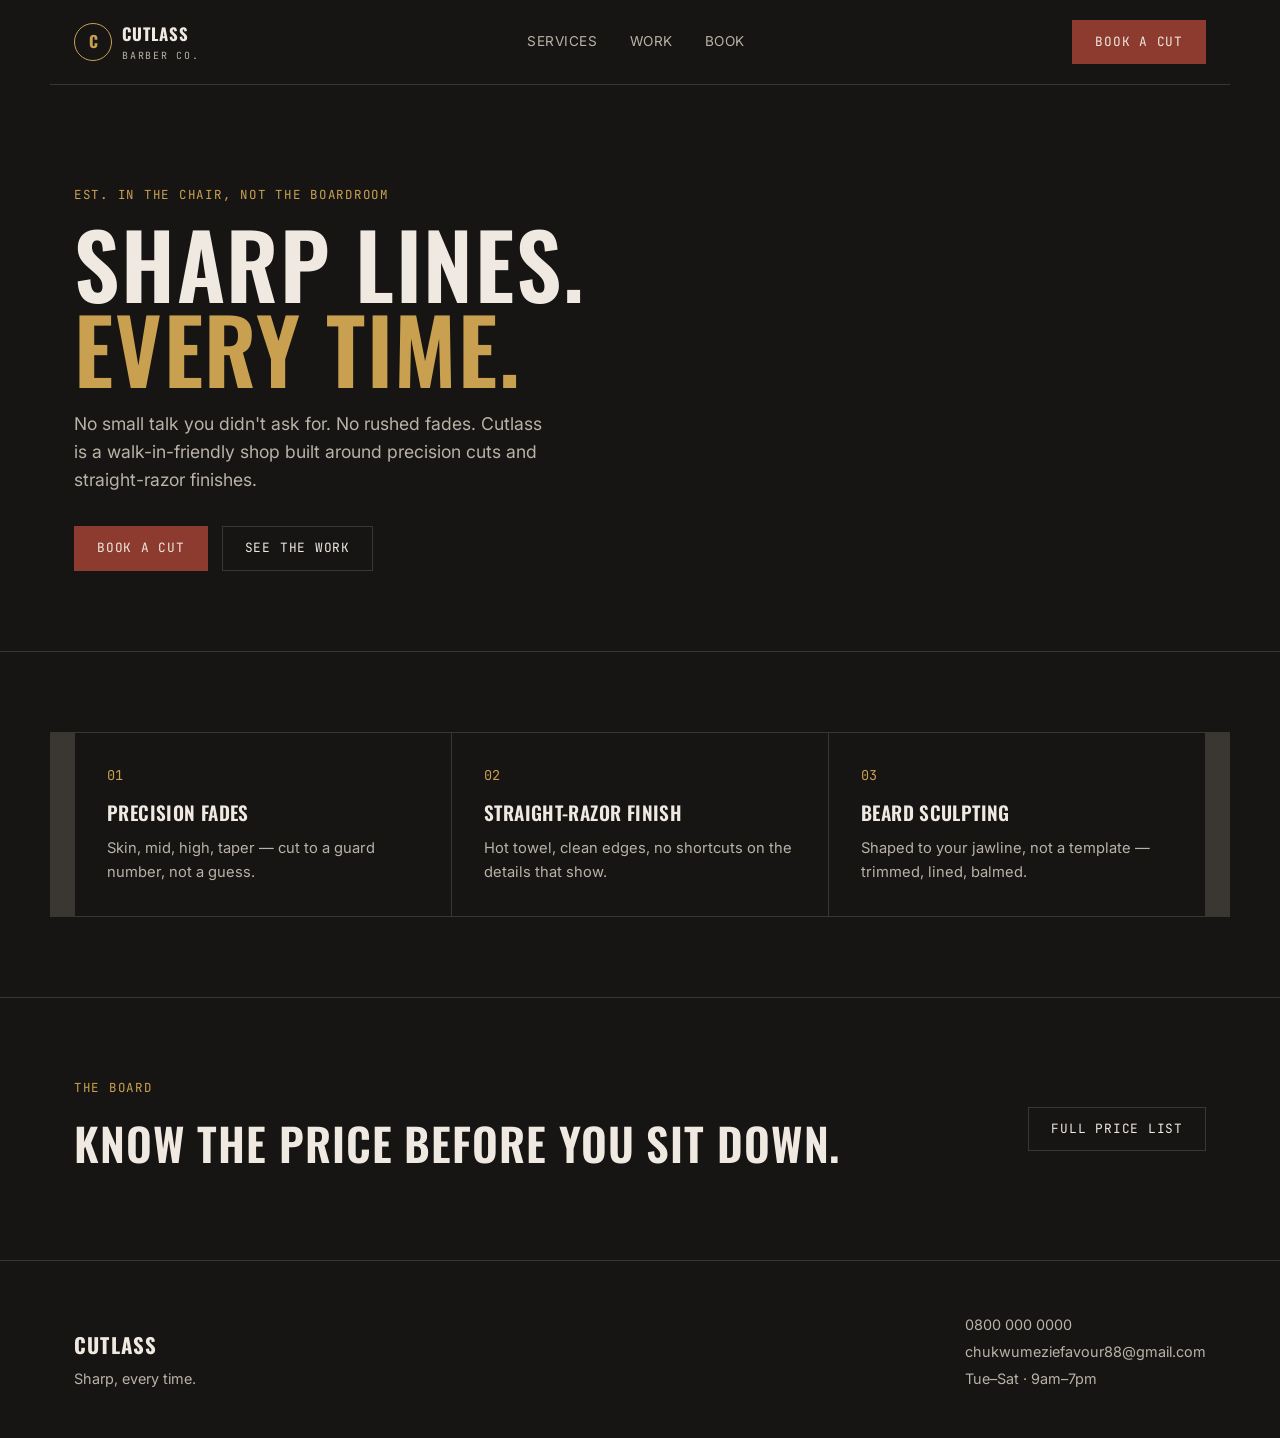
==== index.html @ 044e54a3 "Add files via upload" ====
<!doctype html>
<html lang="en">
<head>
<meta charset="utf-8">
<meta name="viewport" content="width=device-width,initial-scale=1">
<title>Cutlass Barber Co. — Sharp, Every Time</title>
<link rel="stylesheet" href="styles.css">
</head>
<body>

<header class="navbar">
  <a class="brand" href="index.html">
    <div class="brand-mark">C</div>
    <div>
      <div class="brand-name">CUTLASS</div>
      <div class="brand-sub">BARBER CO.</div>
    </div>
  </a>
  <nav class="nav-links">
    <a href="services.html">Services</a>
    <a href="work.html">Work</a>
    <a href="book.html">Book</a>
  </nav>
  <a class="cta-btn" href="book.html">Book a Cut</a>
  <button class="menu-btn" data-menu aria-label="Open menu">☰</button>
</header>
<div class="mobile-menu" data-mobile-menu>
  <button class="close-btn" data-close-menu-btn aria-label="Close menu">✕</button>
  <div class="panel">
    <a data-close-menu href="services.html">Services</a>
    <a data-close-menu href="work.html">Work</a>
    <a data-close-menu href="book.html">Book</a>
    <a data-close-menu class="cta-btn" href="book.html" style="display:inline-block; text-align:center; margin-top:8px;">Book a Cut</a>
  </div>
</div>

<section class="hero">
  <div class="wrap">
    <div class="eyebrow reveal">EST. IN THE CHAIR, NOT THE BOARDROOM</div>
    <h1 class="reveal">Sharp lines.<br><span class="accent">Every time.</span></h1>
    <p class="hero-lead reveal">No small talk you didn't ask for. No rushed fades. Cutlass is a walk-in-friendly shop built around precision cuts and straight-razor finishes.</p>
    <div class="actions reveal">
      <a class="cta-btn" href="book.html">Book a Cut</a>
      <a class="ghost-btn" href="work.html">See the Work</a>
    </div>
  </div>
</section>

<section class="section">
  <div class="wrap grid-3">
    <div class="tile reveal">
      <div class="num">01</div>
      <h3>Precision fades</h3>
      <p>Skin, mid, high, taper — cut to a guard number, not a guess.</p>
    </div>
    <div class="tile reveal">
      <div class="num">02</div>
      <h3>Straight-razor finish</h3>
      <p>Hot towel, clean edges, no shortcuts on the details that show.</p>
    </div>
    <div class="tile reveal">
      <div class="num">03</div>
      <h3>Beard sculpting</h3>
      <p>Shaped to your jawline, not a template — trimmed, lined, balmed.</p>
    </div>
  </div>
</section>

<section class="section">
  <div class="wrap" style="display:flex; justify-content:space-between; align-items:center; flex-wrap:wrap; gap:24px;">
    <div>
      <div class="eyebrow reveal">The board</div>
      <h2 class="section-title reveal">Know the price before you sit down.</h2>
    </div>
    <a class="ghost-btn reveal" href="services.html">Full Price List</a>
  </div>
</section>

<footer class="footer">
  <div class="wrap footer-grid">
    <div>
      <div class="brand-name" style="font-size:1.3rem;">CUTLASS</div>
      <div style="color:var(--paper-dim); margin-top:6px; font-size:.9rem;">Sharp, every time.</div>
    </div>
    <div>
      <a href="tel:08000000000">0800 000 0000</a>
      <a href="mailto:chukwumeziefavour88@gmail.com">chukwumeziefavour88@gmail.com</a>
      <a href="book.html">Tue–Sat · 9am–7pm</a>
    </div>
  </div>
</footer>
<script src="script.js"></script>
</body>
</html>
---- styles.css ----
@import url('https://fonts.googleapis.com/css2?family=Oswald:wght@400;500;600;700&family=Inter:wght@400;500;600&family=JetBrains+Mono:wght@400;500;600&display=swap');

:root{
  --ink:#161514;
  --ink-soft:#201e1c;
  --paper:#EFE9E1;
  --paper-dim:#b9b2a6;
  --brass:#C9A050;
  --rust:#8C3B2E;
  --line:#3A3733;
  --max:1180px;
}

*{box-sizing:border-box}
html{scroll-behavior:smooth}
body{
  margin:0;
  background:var(--ink);
  color:var(--paper);
  font-family:'Inter',sans-serif;
  font-size:16px;
  line-height:1.6;
  -webkit-font-smoothing:antialiased;
}
h1,h2,h3,.display{
  font-family:'Oswald',sans-serif;
  text-transform:uppercase;
  letter-spacing:.02em;
  font-weight:600;
  margin:0;
}
a{color:inherit; text-decoration:none}
.mono{font-family:'JetBrains Mono',monospace}
.wrap{max-width:var(--max); margin:0 auto; padding:0 24px}
.eyebrow{
  font-family:'JetBrains Mono',monospace;
  font-size:.78rem;
  letter-spacing:.14em;
  text-transform:uppercase;
  color:var(--brass);
}
img{max-width:100%; display:block}

/* nav */
.navbar{
  display:flex; align-items:center; justify-content:space-between;
  padding:20px 24px; max-width:var(--max); margin:0 auto;
  border-bottom:1px solid var(--line);
}
.brand{display:flex; align-items:center; gap:10px}
.brand-mark{
  width:38px; height:38px; border:1.5px solid var(--brass); border-radius:50%;
  display:flex; align-items:center; justify-content:center;
  font-family:'Oswald',sans-serif; font-weight:700; color:var(--brass);
}
.brand-name{font-family:'Oswald',sans-serif; font-weight:700; letter-spacing:.06em; font-size:1.05rem}
.brand-sub{font-family:'JetBrains Mono',monospace; font-size:.62rem; letter-spacing:.18em; color:var(--paper-dim)}
.nav-links{display:flex; gap:32px}
.nav-links a{font-size:.85rem; letter-spacing:.04em; text-transform:uppercase; color:var(--paper-dim); transition:color .2s}
.nav-links a:hover, .nav-links a[aria-current]{color:var(--paper)}
.cta-btn{
  background:var(--rust); color:var(--paper); padding:11px 22px;
  font-family:'JetBrains Mono',monospace; font-size:.8rem; letter-spacing:.06em;
  text-transform:uppercase; border:1px solid var(--rust); transition:background .2s,color .2s;
}
.cta-btn:hover{background:transparent; color:var(--rust)}
.ghost-btn{
  border:1px solid var(--line); color:var(--paper); padding:11px 22px;
  font-family:'JetBrains Mono',monospace; font-size:.8rem; letter-spacing:.06em; text-transform:uppercase;
  transition:border-color .2s;
}
.ghost-btn:hover{border-color:var(--brass); color:var(--brass)}
.menu-btn{display:none; background:none; border:none; color:var(--paper); font-size:1.4rem; cursor:pointer}
.mobile-menu{display:none}

/* hero */
.hero{padding:100px 0 80px; border-bottom:1px solid var(--line)}
.hero h1{font-size:clamp(2.8rem,7vw,5.6rem); line-height:.94; margin:16px 0 20px}
.hero h1 .accent{color:var(--brass)}
.hero-lead{font-size:1.1rem; color:var(--paper-dim); max-width:480px; margin-bottom:32px}
.actions{display:flex; gap:14px; flex-wrap:wrap}

/* sections */
.section{padding:80px 0; border-bottom:1px solid var(--line)}
.section-title{font-size:clamp(1.9rem,3.6vw,2.8rem); margin-top:10px}
.section-lead{color:var(--paper-dim); max-width:520px}
.center{text-align:center; margin-left:auto; margin-right:auto}

/* price board (signature element) */
.price-board{border:1px solid var(--line); background:var(--ink-soft)}
.price-row{
  display:flex; align-items:baseline; gap:12px;
  padding:20px 28px; border-bottom:1px solid var(--line);
}
.price-row:last-child{border-bottom:none}
.price-name{font-family:'Oswald',sans-serif; font-size:1.15rem; letter-spacing:.02em; white-space:nowrap}
.price-desc{font-size:.85rem; color:var(--paper-dim); margin-top:3px}
.price-leader{flex:1; border-bottom:2px dotted var(--line); transform:translateY(-6px)}
.price-amt{font-family:'JetBrains Mono',monospace; color:var(--brass); font-size:1.05rem; white-space:nowrap}

/* grids */
.grid-3{display:grid; grid-template-columns:repeat(3,1fr); gap:1px; background:var(--line); border:1px solid var(--line)}
.grid-2{display:grid; grid-template-columns:1fr 1fr; gap:1px; background:var(--line); border:1px solid var(--line)}
.tile{background:var(--ink); padding:32px}
.tile .num{font-family:'JetBrains Mono',monospace; color:var(--brass); font-size:.85rem}
.tile h3{margin:12px 0 8px; font-size:1.2rem}
.tile p{color:var(--paper-dim); font-size:.92rem; margin:0}

/* gallery placeholder tiles */
.work-tile{aspect-ratio:4/5; background:linear-gradient(150deg,var(--ink-soft),var(--ink)); border:1px solid var(--line); display:flex; align-items:flex-end; padding:18px; position:relative; overflow:hidden}
.work-tile::before{content:""; position:absolute; inset:0; background:repeating-linear-gradient(45deg,transparent,transparent 18px,rgba(201,160,80,.05) 18px,rgba(201,160,80,.05) 19px)}
.work-tile span{position:relative; font-family:'JetBrains Mono',monospace; font-size:.78rem; color:var(--paper-dim); letter-spacing:.05em}

/* form */
.form{display:grid; gap:16px; max-width:560px}
.form-grid{display:grid; grid-template-columns:1fr 1fr; gap:16px}
.field label{display:block; font-family:'JetBrains Mono',monospace; font-size:.72rem; letter-spacing:.08em; text-transform:uppercase; color:var(--paper-dim); margin-bottom:8px}
.field input, .field select, .field textarea{
  width:100%; background:var(--ink-soft); border:1px solid var(--line); color:var(--paper);
  padding:12px 14px; font-family:'Inter',sans-serif; font-size:.95rem;
}
.field input:focus, .field select:focus, .field textarea:focus{outline:none; border-color:var(--brass)}
.field textarea{min-height:110px; resize:vertical}
.submit-btn{
  background:var(--brass); color:var(--ink); border:1px solid var(--brass); padding:14px 22px;
  font-family:'JetBrains Mono',monospace; font-size:.85rem; letter-spacing:.06em; text-transform:uppercase;
  cursor:pointer; transition:background .2s;
}
.submit-btn:hover{background:transparent; color:var(--brass)}

/* footer */
.footer{padding:48px 0}
.footer-grid{display:flex; justify-content:space-between; align-items:flex-end; flex-wrap:wrap; gap:20px}
.footer-grid a{display:block; color:var(--paper-dim); font-size:.9rem; margin-top:4px}
.footer-grid a:hover{color:var(--brass)}

/* reveal animation */
.reveal{opacity:0; transform:translateY(14px); transition:opacity .6s ease, transform .6s ease}
.reveal.in{opacity:1; transform:none}

@media(prefers-reduced-motion:reduce){
  .reveal{opacity:1; transform:none; transition:none}
}

@media(max-width:860px){
  .nav-links,.cta-btn{display:none}
  .menu-btn{display:block}
  .grid-3{grid-template-columns:1fr}
  .grid-2,.form-grid{grid-template-columns:1fr}
  .price-row{flex-wrap:wrap}
  .mobile-menu{
    display:block; position:fixed; inset:0; background:var(--ink); z-index:50;
    transform:translateX(100%); transition:transform .3s ease;
  }
  .mobile-menu.open{transform:translateX(0)}
  .mobile-menu .panel{display:flex; flex-direction:column; gap:22px; padding:80px 32px}
  .mobile-menu a{font-family:'Oswald',sans-serif; font-size:1.6rem; text-transform:uppercase}
  .mobile-menu .close-btn{position:absolute; top:24px; right:24px; background:none; border:none; color:var(--paper); font-size:1.6rem}
}
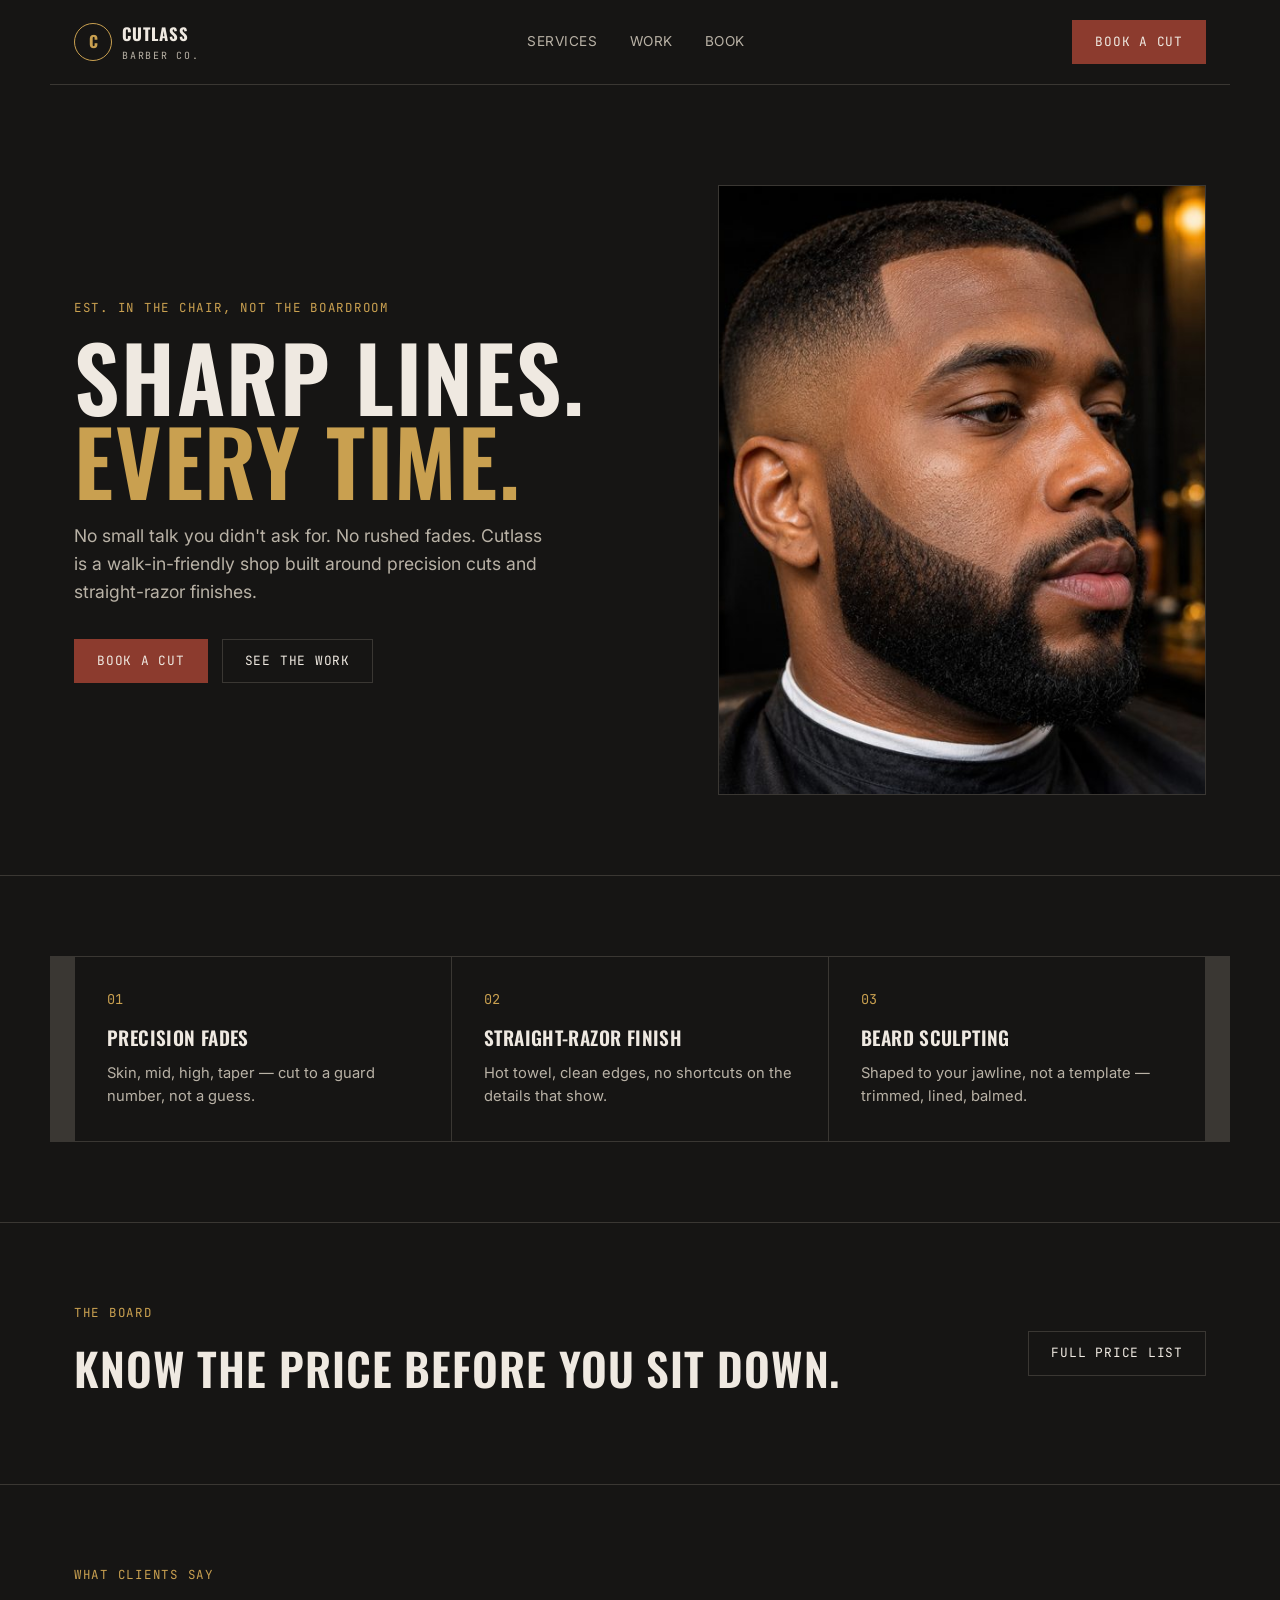
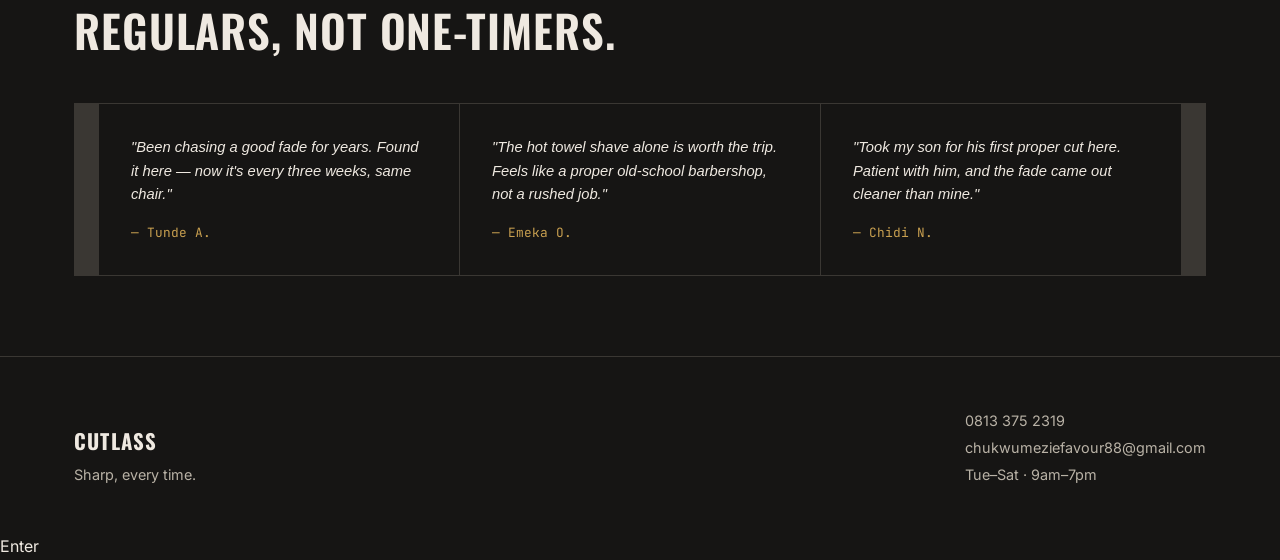
==== commit 91f28372: "Update index.html" ====
--- a/index.html
+++ b/index.html
@@ -1,4 +1,4 @@
-<!doctype html>
+<!<!doctype html>
 <html lang="en">
 <head>
 <meta charset="utf-8">
@@ -35,13 +35,18 @@
 </div>
 
 <section class="hero">
-  <div class="wrap">
-    <div class="eyebrow reveal">EST. IN THE CHAIR, NOT THE BOARDROOM</div>
-    <h1 class="reveal">Sharp lines.<br><span class="accent">Every time.</span></h1>
-    <p class="hero-lead reveal">No small talk you didn't ask for. No rushed fades. Cutlass is a walk-in-friendly shop built around precision cuts and straight-razor finishes.</p>
-    <div class="actions reveal">
-      <a class="cta-btn" href="book.html">Book a Cut</a>
-      <a class="ghost-btn" href="work.html">See the Work</a>
+  <div class="wrap" style="display:grid; grid-template-columns:1.1fr .9fr; gap:48px; align-items:center;">
+    <div>
+      <div class="eyebrow reveal">EST. IN THE CHAIR, NOT THE BOARDROOM</div>
+      <h1 class="reveal">Sharp lines.<br><span class="accent">Every time.</span></h1>
+      <p class="hero-lead reveal">No small talk you didn't ask for. No rushed fades. Cutlass is a walk-in-friendly shop built around precision cuts and straight-razor finishes.</p>
+      <div class="actions reveal">
+        <a class="cta-btn" href="book.html">Book a Cut</a>
+        <a class="ghost-btn" href="work.html">See the Work</a>
+      </div>
+    </div>
+    <div class="reveal" style="aspect-ratio:4/5; overflow:hidden; border:1px solid var(--line);">
+      <img src="images/work-4.jpg" alt="Fresh fade and sculpted beard combo at Cutlass Barber Co." style="width:100%; height:100%; object-fit:cover;">
     </div>
   </div>
 </section>
@@ -76,6 +81,27 @@
   </div>
 </section>
 
+<section class="section">
+  <div class="wrap">
+    <div class="eyebrow reveal">What clients say</div>
+    <h2 class="section-title reveal" style="margin-bottom:36px;">Regulars, not one-timers.</h2>
+    <div class="wrap grid-3">
+      <div class="tile reveal">
+        <p style="color:var(--paper); font-style:italic; margin-bottom:16px;">"Been chasing a good fade for years. Found it here — now it's every three weeks, same chair."</p>
+        <p style="color:var(--brass); font-family:'JetBrains Mono',monospace; font-size:.8rem;">— Tunde A.</p>
+      </div>
+      <div class="tile reveal">
+        <p style="color:var(--paper); font-style:italic; margin-bottom:16px;">"The hot towel shave alone is worth the trip. Feels like a proper old-school barbershop, not a rushed job."</p>
+        <p style="color:var(--brass); font-family:'JetBrains Mono',monospace; font-size:.8rem;">— Emeka O.</p>
+      </div>
+      <div class="tile reveal">
+        <p style="color:var(--paper); font-style:italic; margin-bottom:16px;">"Took my son for his first proper cut here. Patient with him, and the fade came out cleaner than mine."</p>
+        <p style="color:var(--brass); font-family:'JetBrains Mono',monospace; font-size:.8rem;">— Chidi N.</p>
+      </div>
+    </div>
+  </div>
+</section>
+
 <footer class="footer">
   <div class="wrap footer-grid">
     <div>
@@ -83,7 +109,7 @@
       <div style="color:var(--paper-dim); margin-top:6px; font-size:.9rem;">Sharp, every time.</div>
     </div>
     <div>
-      <a href="tel:08000000000">0800 000 0000</a>
+      <a href="tel:08133752319">0813 375 2319</a>
       <a href="mailto:chukwumeziefavour88@gmail.com">chukwumeziefavour88@gmail.com</a>
       <a href="book.html">Tue–Sat · 9am–7pm</a>
     </div>
@@ -91,4 +117,4 @@
 </footer>
 <script src="script.js"></script>
 </body>
-</html>
+</html>￼Enter
--- a/styles.css
+++ b/styles.css
@@ -106,10 +106,14 @@
 .tile h3{margin:12px 0 8px; font-size:1.2rem}
 .tile p{color:var(--paper-dim); font-size:.92rem; margin:0}
 
-/* gallery placeholder tiles */
+/* gallery tiles */
 .work-tile{aspect-ratio:4/5; background:linear-gradient(150deg,var(--ink-soft),var(--ink)); border:1px solid var(--line); display:flex; align-items:flex-end; padding:18px; position:relative; overflow:hidden}
 .work-tile::before{content:""; position:absolute; inset:0; background:repeating-linear-gradient(45deg,transparent,transparent 18px,rgba(201,160,80,.05) 18px,rgba(201,160,80,.05) 19px)}
 .work-tile span{position:relative; font-family:'JetBrains Mono',monospace; font-size:.78rem; color:var(--paper-dim); letter-spacing:.05em}
+.work-tile img{position:absolute; inset:0; width:100%; height:100%; object-fit:cover;}
+.work-tile.has-photo::before{display:none}
+.work-tile.has-photo::after{content:""; position:absolute; inset:0; background:linear-gradient(to top, rgba(22,21,20,.85), rgba(22,21,20,0) 55%);}
+.work-tile.has-photo span{color:var(--paper); z-index:1;}
 
 /* form */
 .form{display:grid; gap:16px; max-width:560px}
